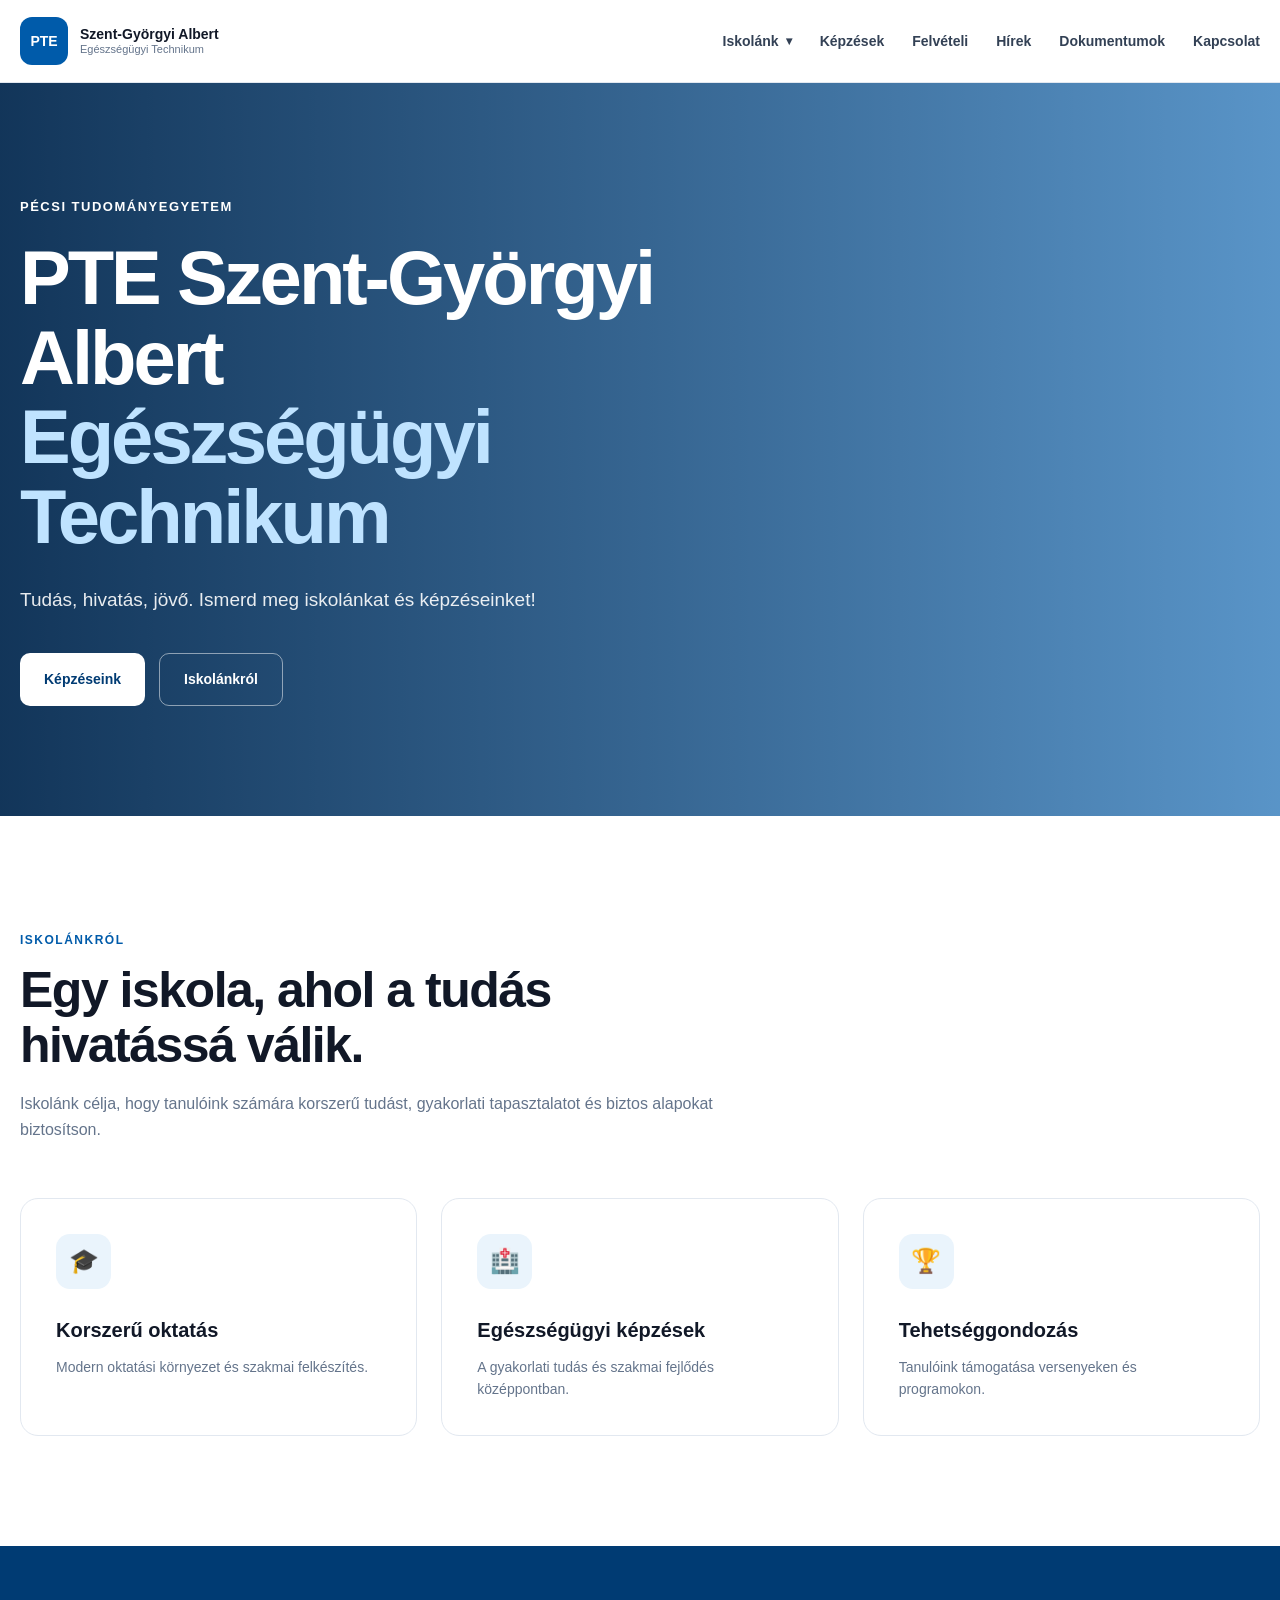
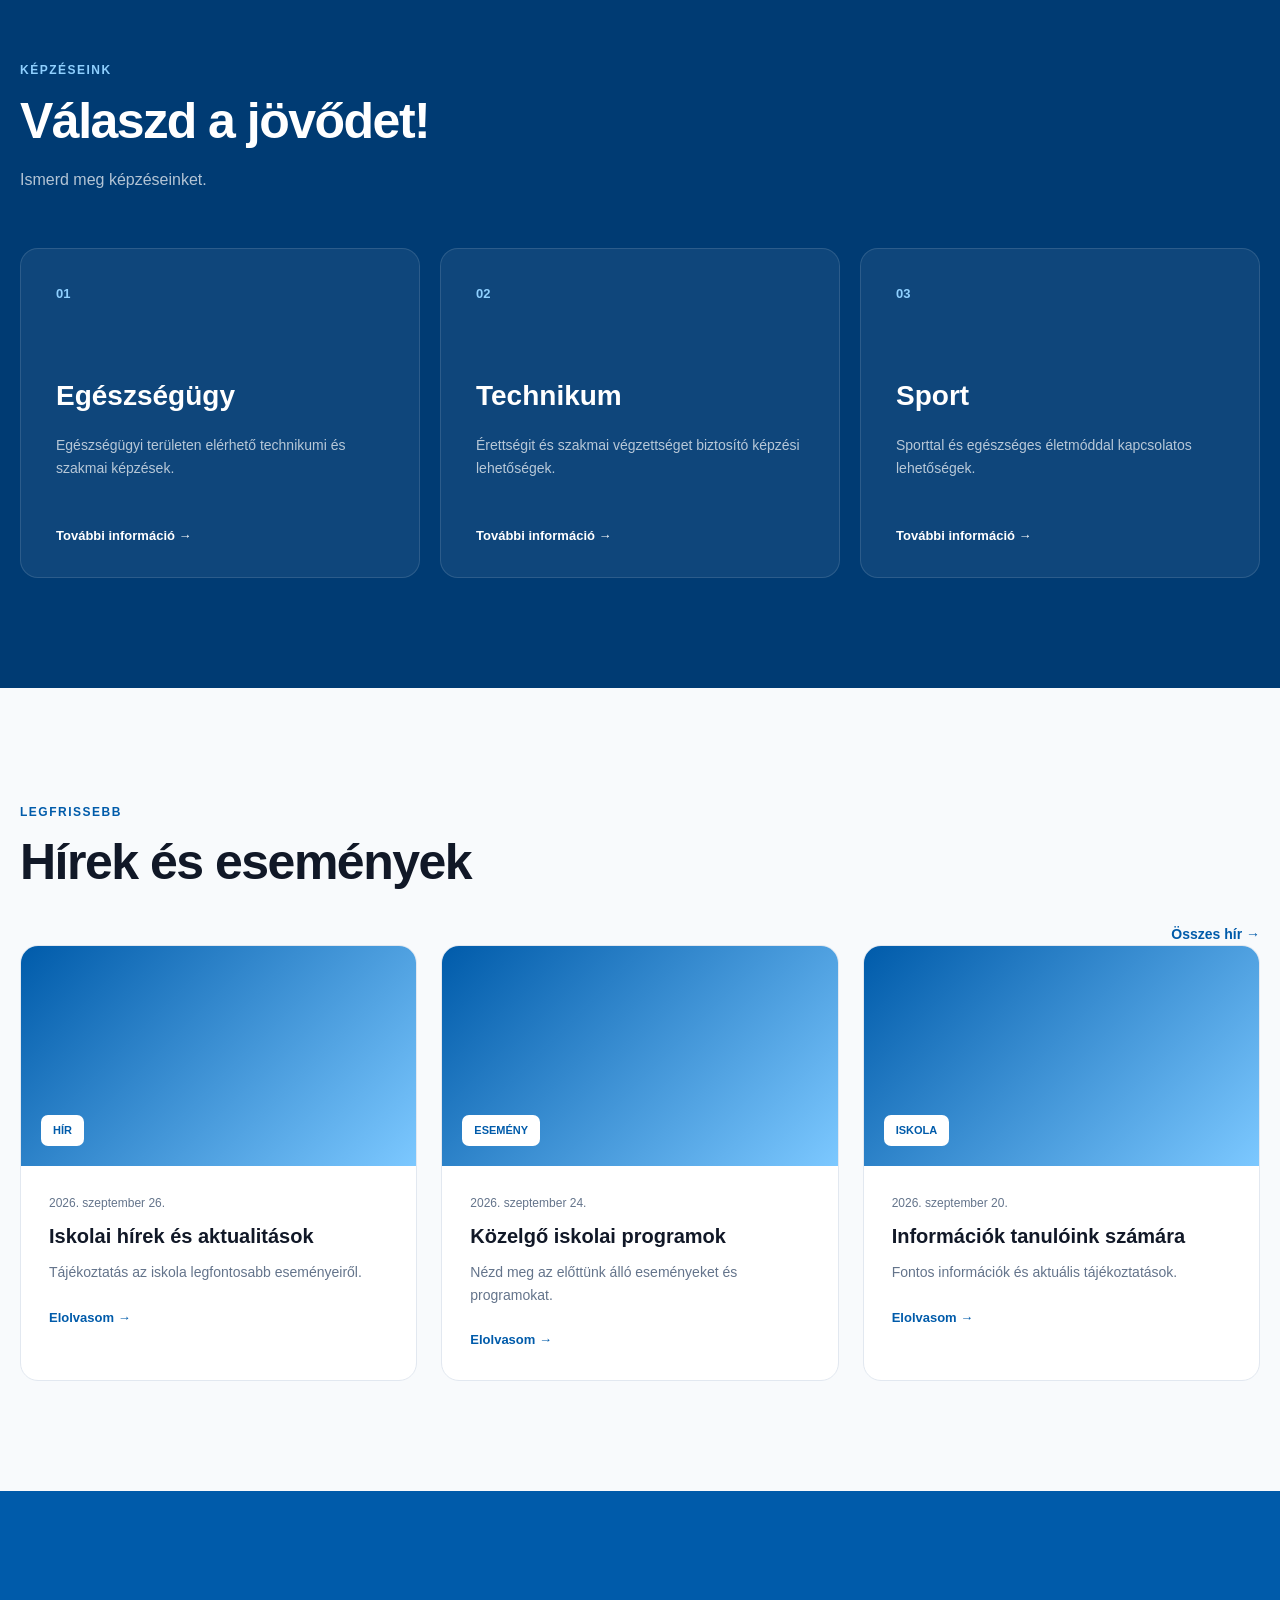
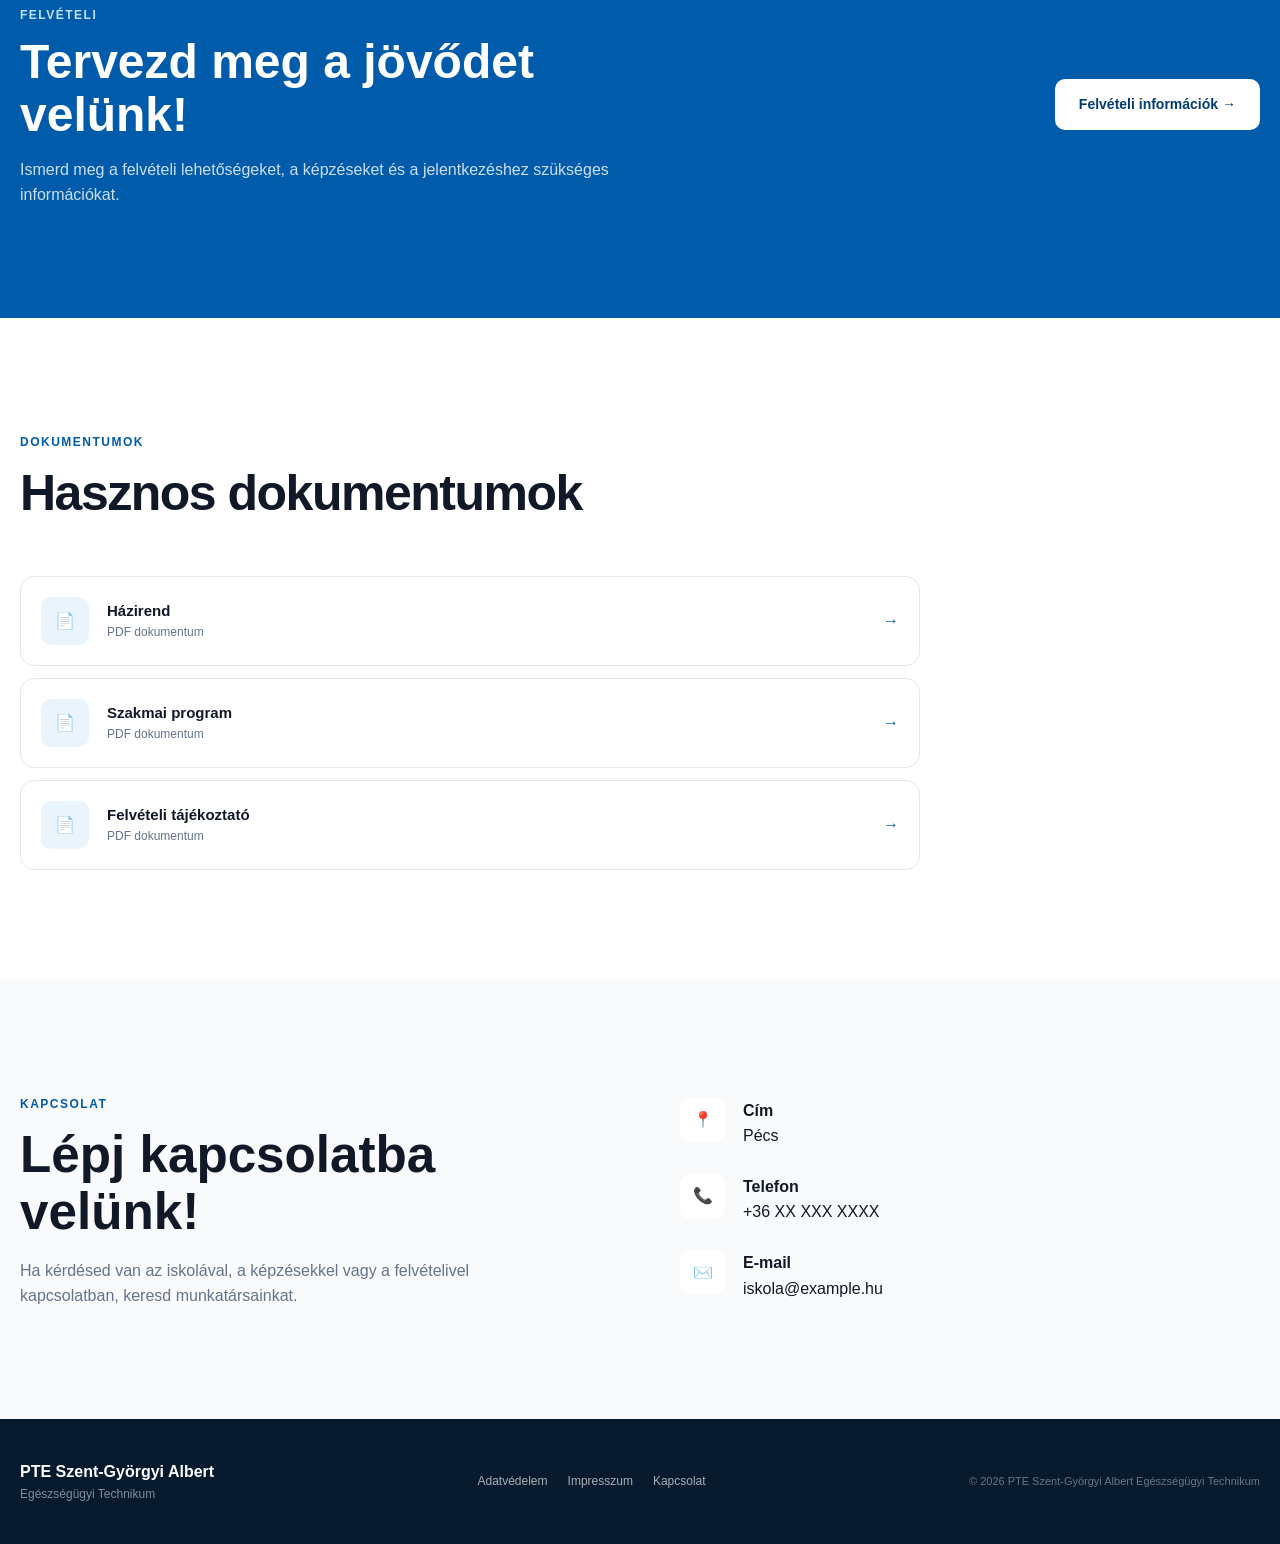
==== index.html @ 9bffe5c3 "Add files via upload" ====
<!DOCTYPE html>
<html lang="hu">

    <head>

        <meta charset="UTF-8">

        <meta
            name="viewport"
            content="width=device-width, initial-scale=1.0">

        <title>
            PTE Szent-Györgyi Albert Egészségügyi Technikum
        </title>

        <link rel="stylesheet" href="style.css">

    </head>

    <body>

        <!-- =========================
     HEADER
========================= -->

        <header class="header">

            <div class="container header-inner">

                <!-- LOGÓ -->
                <a href="index.html" class="logo">
                    <div class="logo-box">
                        PTE
                    </div>

                    <div class="logo-text">
                        <strong>Szent-Györgyi Albert</strong>
                        <span>Egészségügyi Technikum</span>
                    </div>
                </a>

                <!-- NAVIGÁCIÓ -->
                <nav class="navigation" id="navigation">

                    <!-- ISKOLÁNK -->
                    <div class="nav-dropdown">

                        <button
                            class="nav-dropdown-button"
                            id="schoolMenuButton"
                            type="button"
                            aria-expanded="false">

                            Iskolánk

                            <span class="dropdown-arrow">▾</span>

                        </button>

                        <div
                            class="dropdown-menu"
                            id="schoolDropdown">

                            <a href="iskolank/intezmenyunk.html">
                                <span>01</span>
                                Az intézményről
                            </a>

                            <a href="iskolank/kapcsolat-ugyfelfogadas.html">
                                <span>02</span>
                                Kapcsolat, ügyfélfogadás
                            </a>

                            <a href="iskolank/munkatarsaink.html">
                                <span>03</span>
                                Munkatársaink
                            </a>

                            <a href="iskolank/osztalyaink.html">
                                <span>04</span>
                                Osztályaink
                            </a>


                            <a href="iskolank/buszkesegeink.html">
                                <span>05</span>
                                Büszkeségeink
                            </a>

                            <a href="iskolank/partnereink.html">
                                <span>06</span>
                                Partnereink
                            </a>

                            <a href="iskolank/csengetesi-rend.html">
                                <span>07</span>
                                Csengetési rend
                            </a>

                            

                        </div>

                    </div>

                    <!-- TÖBBI MENÜ -->
                    <a href="kepzesek.html">
                        Képzések
                    </a>

                    <a href="felveteli.html">
                        Felvételi
                    </a>

                    <a href="hirek.html">
                        Hírek
                    </a>

                    <a href="dokumentumok.html">
                        Dokumentumok
                    </a>

                    <a href="kapcsolat.html">
                        Kapcsolat
                    </a>

                </nav>

                <!-- MOBIL MENÜ -->
                <button
                    class="menu-button"
                    id="menuButton"
                    type="button"
                    aria-label="Menü megnyitása">

                    ☰

                </button>

            </div>

        </header>

        <!-- =========================
     HERO
========================= -->

        <main>

            <section class="hero">

                <div class="hero-overlay"></div>

                <div class="container hero-container">

                    <div class="hero-content">

                        <div class="hero-label">

                            Pécsi Tudományegyetem

                        </div>

                        <h1>

                            PTE Szent-Györgyi Albert

                            <span>
                                Egészségügyi Technikum
                            </span>

                        </h1>

                        <p>

                            Tudás, hivatás, jövő.
                            Ismerd meg iskolánkat és
                            képzéseinket!

                        </p>

                        <div class="hero-buttons">

                            <a
                                href="kepzesek.html"
                                class="button button-primary">
                                Képzéseink
                            </a>

                            <a
                                href="iskolank/intezmenyunk.html"
                                class="button button-secondary">
                                Iskolánkról
                            </a>

                        </div>

                    </div>

                </div>

            </section>

            <!-- =========================
     ISKOLÁNKRÓL
========================= -->

            <section class="about">

                <div class="container">

                    <div class="section-heading">

                        <span>
                            ISKOLÁNKRÓL
                        </span>

                        <h2>

                            Egy iskola, ahol a tudás
                            hivatássá válik.

                        </h2>

                        <p>

                            Iskolánk célja, hogy tanulóink számára
                            korszerű tudást, gyakorlati tapasztalatot
                            és biztos alapokat biztosítson.

                        </p>

                    </div>

                    <div class="about-grid">

                        <div class="about-card">

                            <div class="card-icon">
                                🎓
                            </div>

                            <h3>
                                Korszerű oktatás
                            </h3>

                            <p>
                                Modern oktatási környezet
                                és szakmai felkészítés.
                            </p>

                        </div>

                        <div class="about-card">

                            <div class="card-icon">
                                🏥
                            </div>

                            <h3>
                                Egészségügyi képzések
                            </h3>

                            <p>
                                A gyakorlati tudás és
                                szakmai fejlődés középpontban.
                            </p>

                        </div>

                        <div class="about-card">

                            <div class="card-icon">
                                🏆
                            </div>

                            <h3>
                                Tehetséggondozás
                            </h3>

                            <p>
                                Tanulóink támogatása
                                versenyeken és programokon.
                            </p>

                        </div>

                    </div>

                </div>

            </section>

            <!-- =========================
     KÉPZÉSEK
========================= -->

            <section class="courses">

                <div class="container">

                    <div class="section-heading section-light">

                        <span>
                            KÉPZÉSEINK
                        </span>

                        <h2>
                            Válaszd a jövődet!
                        </h2>

                        <p>
                            Ismerd meg képzéseinket.
                        </p>

                    </div>

                    <div class="courses-grid">

                        <article class="course-card">

                            <div class="course-number">
                                01
                            </div>

                            <h3>
                                Egészségügy
                            </h3>

                            <p>
                                Egészségügyi területen elérhető
                                technikumi és szakmai képzések.
                            </p>

                            <a href="kepzesek.html">
                                További információ →
                            </a>

                        </article>

                        <article class="course-card">

                            <div class="course-number">
                                02
                            </div>

                            <h3>
                                Technikum
                            </h3>

                            <p>
                                Érettségit és szakmai végzettséget
                                biztosító képzési lehetőségek.
                            </p>

                            <a href="kepzesek.html">
                                További információ →
                            </a>

                        </article>

                        <article class="course-card">

                            <div class="course-number">
                                03
                            </div>

                            <h3>
                                Sport
                            </h3>

                            <p>
                                Sporttal és egészséges életmóddal
                                kapcsolatos lehetőségek.
                            </p>

                            <a href="kepzesek.html">
                                További információ →
                            </a>

                        </article>

                    </div>

                </div>

            </section>

            <!-- =========================
     HÍREK
========================= -->

            <section class="news">

                <div class="container">

                    <div class="section-top">

                        <div class="section-heading">

                            <span>
                                LEGFRISSEBB
                            </span>

                            <h2>
                                Hírek és események
                            </h2>

                        </div>

                        <a
                            href="hirek.html"
                            class="view-all">
                            Összes hír →
                        </a>

                    </div>

                    <div class="news-grid">

                        <article class="news-card">

                            <div class="news-image">

                                <span>
                                    HÍR
                                </span>

                            </div>

                            <div class="news-content">

                                <time>
                                    2026. szeptember 26.
                                </time>

                                <h3>
                                    Iskolai hírek és aktualitások
                                </h3>

                                <p>
                                    Tájékoztatás az iskola
                                    legfontosabb eseményeiről.
                                </p>

                                <a href="hirek.html">
                                    Elolvasom →
                                </a>

                            </div>

                        </article>

                        <article class="news-card">

                            <div class="news-image">

                                <span>
                                    ESEMÉNY
                                </span>

                            </div>

                            <div class="news-content">

                                <time>
                                    2026. szeptember 24.
                                </time>

                                <h3>
                                    Közelgő iskolai programok
                                </h3>

                                <p>
                                    Nézd meg az előttünk álló
                                    eseményeket és programokat.
                                </p>

                                <a href="hirek.html">
                                    Elolvasom →
                                </a>

                            </div>

                        </article>

                        <article class="news-card">

                            <div class="news-image">

                                <span>
                                    ISKOLA
                                </span>

                            </div>

                            <div class="news-content">

                                <time>
                                    2026. szeptember 20.
                                </time>

                                <h3>
                                    Információk tanulóink számára
                                </h3>

                                <p>
                                    Fontos információk és
                                    aktuális tájékoztatások.
                                </p>

                                <a href="hirek.html">
                                    Elolvasom →
                                </a>

                            </div>

                        </article>

                    </div>

                </div>

            </section>

            <!-- =========================
     FELVÉTELI
========================= -->

            <section class="admission">

                <div class="container admission-inner">

                    <div>

                        <span class="small-title">
                            FELVÉTELI
                        </span>

                        <h2>
                            Tervezd meg a jövődet velünk!
                        </h2>

                        <p>
                            Ismerd meg a felvételi lehetőségeket,
                            a képzéseket és a jelentkezéshez
                            szükséges információkat.
                        </p>

                    </div>

                    <a
                        href="felveteli.html"
                        class="button button-white">
                        Felvételi információk →
                    </a>

                </div>

            </section>

            <!-- =========================
     DOKUMENTUMOK
========================= -->

            <section class="documents">

                <div class="container">

                    <div class="section-heading">

                        <span>
                            DOKUMENTUMOK
                        </span>

                        <h2>
                            Hasznos dokumentumok
                        </h2>

                    </div>

                    <div class="document-list">

                        <a
                            href="dokumentumok.html"
                            class="document-item">

                            <div class="document-icon">
                                📄
                            </div>

                            <div class="document-info">

                                <strong>
                                    Házirend
                                </strong>

                                <span>
                                    PDF dokumentum
                                </span>

                            </div>

                            <div class="document-arrow">
                                →
                            </div>

                        </a>

                        <a
                            href="dokumentumok.html"
                            class="document-item">

                            <div class="document-icon">
                                📄
                            </div>

                            <div class="document-info">

                                <strong>
                                    Szakmai program
                                </strong>

                                <span>
                                    PDF dokumentum
                                </span>

                            </div>

                            <div class="document-arrow">
                                →
                            </div>

                        </a>

                        <a
                            href="dokumentumok.html"
                            class="document-item">

                            <div class="document-icon">
                                📄
                            </div>

                            <div class="document-info">

                                <strong>
                                    Felvételi tájékoztató
                                </strong>

                                <span>
                                    PDF dokumentum
                                </span>

                            </div>

                            <div class="document-arrow">
                                →
                            </div>

                        </a>

                    </div>

                </div>

            </section>

            <!-- =========================
     KAPCSOLAT
========================= -->

            <section class="contact">

                <div class="container">

                    <div class="contact-grid">

                        <div>

                            <span class="small-title">
                                KAPCSOLAT
                            </span>

                            <h2>
                                Lépj kapcsolatba velünk!
                            </h2>

                            <p>
                                Ha kérdésed van az iskolával,
                                a képzésekkel vagy a felvételivel
                                kapcsolatban, keresd munkatársainkat.
                            </p>

                        </div>

                        <div class="contact-info">

                            <div class="contact-row">

                                <div class="contact-icon">
                                    📍
                                </div>

                                <div>

                                    <strong>
                                        Cím
                                    </strong>

                                    <p>
                                        Pécs
                                    </p>

                                </div>

                            </div>

                            <div class="contact-row">

                                <div class="contact-icon">
                                    📞
                                </div>

                                <div>

                                    <strong>
                                        Telefon
                                    </strong>

                                    <p>
                                        +36 XX XXX XXXX
                                    </p>

                                </div>

                            </div>

                            <div class="contact-row">

                                <div class="contact-icon">
                                    ✉️
                                </div>

                                <div>

                                    <strong>
                                        E-mail
                                    </strong>

                                    <p>
                                        iskola@example.hu
                                    </p>

                                </div>

                            </div>

                        </div>

                    </div>

                </div>

            </section>

        </main>

        <!-- =========================
     FOOTER
========================= -->

        <footer class="footer">

            <div class="container footer-inner">

                <div class="footer-brand">

                    <strong>
                        PTE Szent-Györgyi Albert
                    </strong>

                    <span>
                        Egészségügyi Technikum
                    </span>

                </div>

                <div class="footer-links">

                    <a href="#">
                        Adatvédelem
                    </a>

                    <a href="#">
                        Impresszum
                    </a>

                    <a href="kapcsolat.html">
                        Kapcsolat
                    </a>

                </div>

                <div class="copyright">

                    © 2026 PTE Szent-Györgyi Albert
                    Egészségügyi Technikum

                </div>

            </div>

        </footer>

        <script src="script.js"></script>

    </body>

</html>
---- style.css ----
:root {

    --blue: #005baa;
    --blue-dark: #003b73;
    --blue-light: #eaf4fc;

    --white: #ffffff;
    --black: #111827;

    --gray-50: #f8fafc;
    --gray-100: #f1f5f9;
    --gray-200: #e2e8f0;
    --gray-500: #64748b;
    --gray-700: #334155;

    --container: 1240px;

}


/* =========================
   RESET
========================= */

* {

    margin: 0;
    padding: 0;

    box-sizing: border-box;

}


html {

    scroll-behavior: smooth;

}


body {

    font-family:
        Arial,
        Helvetica,
        sans-serif;

    color: var(--black);

    background: var(--white);

    line-height: 1.6;

}


a {

    color: inherit;

    text-decoration: none;

}


button {

    font-family: inherit;

}


/* =========================
   CONTAINER
========================= */

.container {

    width:
        min(
            calc(100% - 40px),
            var(--container)
        );

    margin: 0 auto;

}


/* =========================
   HEADER
========================= */

.header {

    position: sticky;

    top: 0;

    z-index: 1000;

    background:
        rgba(255,255,255,0.96);

    border-bottom:
        1px solid
        var(--gray-200);

    backdrop-filter:
        blur(15px);

}


.header-inner {

    height: 82px;

    display: flex;

    align-items: center;

    justify-content: space-between;

}


/* =========================
   LOGO
========================= */

.logo {

    display: flex;

    align-items: center;

    gap: 12px;

}


.logo-box {

    width: 48px;
    height: 48px;

    display: flex;

    align-items: center;
    justify-content: center;

    border-radius: 12px;

    background:
        var(--blue);

    color: white;

    font-size: 14px;

    font-weight: 800;

}


.logo-text {

    display: flex;

    flex-direction: column;

    line-height: 1.2;

}


.logo-text strong {

    font-size: 14px;

}


.logo-text span {

    color:
        var(--gray-500);

    font-size: 11px;

}


/* =========================
   NAVIGATION
========================= */

.navigation {

    display: flex;

    align-items: center;

    gap: 28px;

}


.navigation > a {

    color:
        var(--gray-700);

    font-size: 14px;

    font-weight: 600;

    transition:
        color 0.2s ease;

}


.navigation > a:hover {

    color:
        var(--blue);

}


/* =========================
   ISKOLÁNK DROPDOWN
========================= */

.nav-dropdown {

    position: relative;

}


.nav-dropdown-button {

    display: flex;

    align-items: center;

    gap: 7px;

    padding: 0;

    border: none;

    background: transparent;

    color:
        var(--gray-700);

    cursor: pointer;

    font-size: 14px;

    font-weight: 600;

    transition:
        color 0.2s ease;

}


.nav-dropdown-button:hover {

    color:
        var(--blue);

}


.dropdown-arrow {

    display: inline-block;

    font-size: 12px;

    transition:
        transform 0.25s ease;

}


.nav-dropdown.open
.dropdown-arrow {

    transform:
        rotate(180deg);

}


/* =========================
   DROPDOWN
========================= */

.dropdown-menu {

    position: absolute;

    top: calc(100% + 22px);

    left: 50%;

    transform:
        translateX(-50%)
        translateY(-8px);

    width: 270px;

    padding: 10px;

    border:
        1px solid
        var(--gray-200);

    border-radius: 16px;

    background:
        rgba(255,255,255,0.98);

    box-shadow:
        0 20px 50px
        rgba(0,0,0,0.12);

    opacity: 0;

    visibility: hidden;

    pointer-events: none;

    transition:
        opacity 0.2s ease,
        transform 0.2s ease,
        visibility 0.2s ease;

}


.nav-dropdown.open
.dropdown-menu {

    opacity: 1;

    visibility: visible;

    pointer-events: auto;

    transform:
        translateX(-50%)
        translateY(0);

}


/* kis háromszög */

.dropdown-menu::before {

    content: "";

    position: absolute;

    top: -7px;

    left: 50%;

    width: 13px;
    height: 13px;

    transform:
        translateX(-50%)
        rotate(45deg);

    border-left:
        1px solid
        var(--gray-200);

    border-top:
        1px solid
        var(--gray-200);

    background: white;

}


/* dropdown elemek */

.dropdown-menu a {

    display: flex;

    align-items: center;

    gap: 12px;

    padding: 12px 13px;

    border-radius: 10px;

    color:
        var(--gray-700);

    font-size: 13px;

    font-weight: 600;

    transition:
        background 0.2s ease,
        color 0.2s ease,
        transform 0.2s ease;

}


.dropdown-menu a:hover {

    background:
        var(--blue-light);

    color:
        var(--blue);

    transform:
        translateX(3px);

}


.dropdown-menu a span {

    min-width: 23px;

    color:
        #94a3b8;

    font-size: 10px;

    font-weight: 800;

}


.dropdown-menu a:hover span {

    color:
        var(--blue);

}


/* =========================
   MOBILE BUTTON
========================= */

.menu-button {

    display: none;

    border: none;

    background: transparent;

    color:
        var(--gray-700);

    cursor: pointer;

    font-size: 26px;

}


/* =========================
   HERO
========================= */

.hero {

    position: relative;

    min-height: 680px;

    display: flex;

    align-items: center;

    background:

        linear-gradient(
            90deg,
            rgba(0,38,77,0.93),
            rgba(0,91,170,0.65)
        ),

        url("images/hero.jpg")
        center / cover
        no-repeat;

}


.hero-container {

    position: relative;

    z-index: 2;

}


.hero-content {

    max-width: 780px;

    color: white;

}


.hero-label {

    display: inline-block;

    margin-bottom: 20px;

    font-size: 13px;

    font-weight: 700;

    letter-spacing: 1.5px;

    text-transform: uppercase;

}


.hero h1 {

    margin-bottom: 28px;

    font-size:
        clamp(42px,6vw,76px);

    line-height: 1.05;

    letter-spacing: -3px;

}


.hero h1 span {

    display: block;

    color:
        #bfe3ff;

}


.hero p {

    max-width: 600px;

    margin-bottom: 38px;

    color:
        rgba(255,255,255,0.9);

    font-size: 19px;

}


.hero-buttons {

    display: flex;

    gap: 14px;

}


/* =========================
   BUTTON
========================= */

.button {

    display: inline-flex;

    align-items: center;

    justify-content: center;

    padding: 14px 24px;

    border-radius: 10px;

    font-size: 14px;

    font-weight: 700;

    transition: 0.25s;

}


.button-primary {

    background:
        white;

    color:
        var(--blue-dark);

}


.button-primary:hover {

    transform:
        translateY(-2px);

}


.button-secondary {

    border:
        1px solid
        rgba(255,255,255,0.5);

    color: white;

}


.button-secondary:hover {

    background: white;

    color:
        var(--blue-dark);

}


/* =========================
   SECTIONS
========================= */

section {

    padding: 110px 0;

}


.section-heading {

    max-width: 700px;

    margin-bottom: 55px;

}


.section-heading > span,
.small-title {

    color:
        var(--blue);

    font-size: 12px;

    font-weight: 800;

    letter-spacing: 1.5px;

}


.section-heading h2 {

    margin-top: 12px;

    font-size:
        clamp(32px,4vw,50px);

    line-height: 1.1;

    letter-spacing: -1.5px;

}


.section-heading p {

    margin-top: 18px;

    color:
        var(--gray-500);

    font-size: 16px;

}


/* =========================
   ABOUT
========================= */

.about {

    background:
        white;

}


.about-grid {

    display: grid;

    grid-template-columns:
        repeat(3,1fr);

    gap: 24px;

}


.about-card {

    padding: 35px;

    border:
        1px solid
        var(--gray-200);

    border-radius: 18px;

    background: white;

    transition: 0.25s;

}


.about-card:hover {

    transform:
        translateY(-5px);

    border-color:
        #b7d7f1;

    box-shadow:
        0 20px 50px
        rgba(0,0,0,0.07);

}


.card-icon {

    width: 55px;
    height: 55px;

    display: flex;

    align-items: center;
    justify-content: center;

    margin-bottom: 25px;

    border-radius: 14px;

    background:
        var(--blue-light);

    font-size: 24px;

}


.about-card h3 {

    margin-bottom: 10px;

    font-size: 20px;

}


.about-card p {

    color:
        var(--gray-500);

    font-size: 14px;

}


/* =========================
   COURSES
========================= */

.courses {

    color: white;

    background:
        var(--blue-dark);

}


.section-light > span {

    color:
        #8fd0ff;

}


.section-light p {

    color:
        rgba(255,255,255,0.7);

}


.courses-grid {

    display: grid;

    grid-template-columns:
        repeat(3,1fr);

    gap: 20px;

}


.course-card {

    position: relative;

    min-height: 330px;

    padding: 35px;

    border:
        1px solid
        rgba(255,255,255,0.12);

    border-radius: 18px;

    background:
        rgba(255,255,255,0.06);

}


.course-number {

    margin-bottom: 70px;

    color:
        #8fd0ff;

    font-size: 13px;

    font-weight: 800;

}


.course-card h3 {

    margin-bottom: 15px;

    font-size: 28px;

}


.course-card p {

    color:
        rgba(255,255,255,0.7);

    font-size: 14px;

}


.course-card a {

    position: absolute;

    bottom: 30px;

    color: white;

    font-size: 13px;

    font-weight: 700;

}


/* =========================
   NEWS
========================= */

.news {

    background:
        var(--gray-50);

}


.section-top {

    display: flex;

    align-items: flex-end;

    justify-content: space-between;

}


.view-all {

    color:
        var(--blue);

    font-size: 14px;

    font-weight: 700;

}


.news-grid {

    display: grid;

    grid-template-columns:
        repeat(3,1fr);

    gap: 24px;

}


.news-card {

    overflow: hidden;

    border:
        1px solid
        var(--gray-200);

    border-radius: 18px;

    background: white;

}


.news-image {

    height: 220px;

    display: flex;

    align-items: flex-end;

    padding: 20px;

    background:
        linear-gradient(
            135deg,
            #005baa,
            #7cc8ff
        );

}


.news-image span {

    padding: 7px 12px;

    border-radius: 7px;

    background: white;

    color:
        var(--blue);

    font-size: 11px;

    font-weight: 800;

}


.news-content {

    padding: 28px;

}


.news-content time {

    display: block;

    margin-bottom: 10px;

    color:
        var(--gray-500);

    font-size: 12px;

}


.news-content h3 {

    margin-bottom: 12px;

    font-size: 20px;

    line-height: 1.3;

}


.news-content p {

    margin-bottom: 20px;

    color:
        var(--gray-500);

    font-size: 14px;

}


.news-content a {

    color:
        var(--blue);

    font-size: 13px;

    font-weight: 700;

}


/* =========================
   ADMISSION
========================= */

.admission {

    color: white;

    background:
        var(--blue);

}


.admission-inner {

    display: flex;

    align-items: center;

    justify-content: space-between;

    gap: 50px;

}


.admission h2 {

    max-width: 650px;

    margin: 10px 0 15px;

    font-size:
        clamp(32px,4vw,48px);

    line-height: 1.1;

}


.admission p {

    max-width: 650px;

    color:
        rgba(255,255,255,0.8);

}


.admission .small-title {

    color:
        #bfe3ff;

}


.button-white {

    background: white;

    color:
        var(--blue-dark);

    white-space: nowrap;

}


/* =========================
   DOCUMENTS
========================= */

.documents {

    background: white;

}


.document-list {

    max-width: 900px;

    display: flex;

    flex-direction: column;

    gap: 12px;

}


.document-item {

    display: flex;

    align-items: center;

    gap: 18px;

    padding: 20px;

    border:
        1px solid
        var(--gray-200);

    border-radius: 14px;

}


.document-icon {

    width: 48px;
    height: 48px;

    display: flex;

    align-items: center;
    justify-content: center;

    border-radius: 10px;

    background:
        var(--blue-light);

}


.document-info {

    flex: 1;

    display: flex;

    flex-direction: column;

}


.document-info strong {

    font-size: 15px;

}


.document-info span {

    color:
        var(--gray-500);

    font-size: 12px;

}


.document-arrow {

    color:
        var(--blue);

    font-weight: 700;

}


/* =========================
   CONTACT
========================= */

.contact {

    background:
        var(--gray-50);

}


.contact-grid {

    display: grid;

    grid-template-columns:
        1fr 1fr;

    gap: 80px;

    align-items: center;

}


.contact h2 {

    margin:
        12px 0 18px;

    font-size:
        clamp(34px,4vw,52px);

    line-height: 1.1;

}


.contact-grid > div:first-child p {

    max-width: 550px;

    color:
        var(--gray-500);

}


.contact-info {

    display: flex;

    flex-direction: column;

    gap: 25px;

}


.contact-row {

    display: flex;

    align-items: flex-start;

    gap: 18px;

}


.contact-icon {

    width: 45px;
    height: 45px;

    display: flex;

    align-items: center;
    justify-content: center;

    border-radius: 10px;

    background: white;

}


/* =========================
   FOOTER
========================= */

.footer {

    padding: 40px 0;

    color: white;

    background:
        #071a2e;

}


.footer-inner {

    display: flex;

    align-items: center;

    justify-content: space-between;

    gap: 30px;

}


.footer-brand {

    display: flex;

    flex-direction: column;

}


.footer-brand span {

    color:
        rgba(255,255,255,0.5);

    font-size: 12px;

}


.footer-links {

    display: flex;

    gap: 20px;

    color:
        rgba(255,255,255,0.65);

    font-size: 12px;

}


.copyright {

    color:
        rgba(255,255,255,0.4);

    font-size: 11px;

}


/* =========================
   TABLET
========================= */

@media (max-width: 1000px) {

    .navigation {

        display: none;

        position: absolute;

        top: 82px;

        left: 0;
        right: 0;

        padding: 20px;

        flex-direction: column;

        align-items: stretch;

        gap: 5px;

        background: white;

        border-bottom:
            1px solid
            var(--gray-200);

        box-shadow:
            0 15px 30px
            rgba(0,0,0,0.08);

    }


    .navigation.active {

        display: flex;

    }


    .menu-button {

        display: block;

    }


    .nav-dropdown {

        width: 100%;

    }


    .nav-dropdown-button {

        width: 100%;

        justify-content: space-between;

        padding: 13px 10px;

    }


    .dropdown-menu {

        position: static;

        width: 100%;

        padding: 5px 0;

        border: none;

        box-shadow: none;

        border-radius: 0;

        transform: none;

        opacity: 0;

        visibility: hidden;

        max-height: 0;

        overflow: hidden;

        transition:
            max-height 0.3s ease,
            opacity 0.2s ease;

    }


    .nav-dropdown.open
    .dropdown-menu {

        opacity: 1;

        visibility: visible;

        max-height: 600px;

        transform: none;

    }


    .dropdown-menu::before {

        display: none;

    }


    .navigation > a {

        padding: 13px 10px;

    }


    .about-grid,
    .courses-grid,
    .news-grid {

        grid-template-columns: 1fr;

    }


    .contact-grid {

        grid-template-columns: 1fr;

        gap: 50px;

    }


    .admission-inner {

        flex-direction: column;

        align-items: flex-start;

    }


    .footer-inner {

        flex-direction: column;

        align-items: flex-start;

    }

}


/* =========================
   MOBILE
========================= */

@media (max-width: 600px) {

    .container {

        width:
            calc(100% - 28px);

    }


    section {

        padding: 75px 0;

    }


    .hero {

        min-height: 600px;

    }


    .hero h1 {

        letter-spacing: -2px;

    }


    .hero-buttons {

        flex-direction: column;

    }


    .button {

        width: 100%;

    }


    .section-top {

        align-items: flex-start;

        flex-direction: column;

        gap: 15px;

    }

}
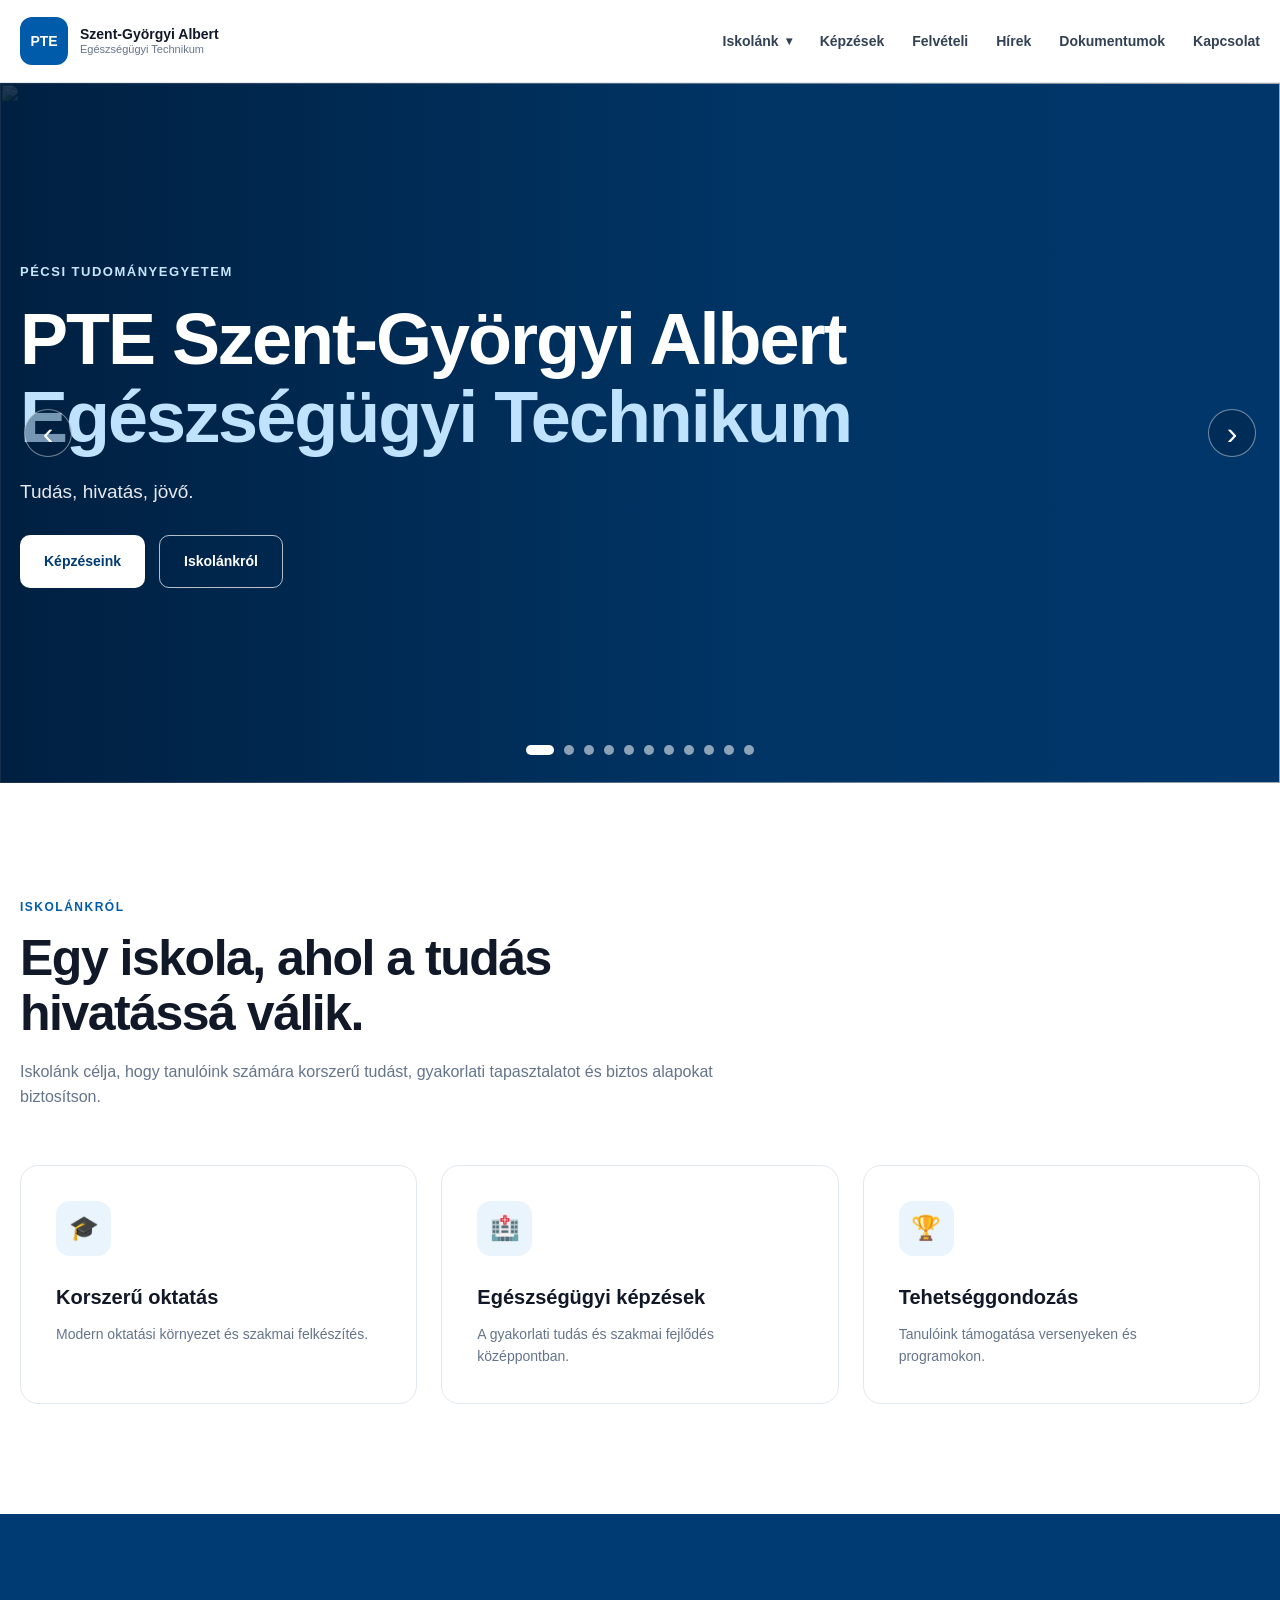
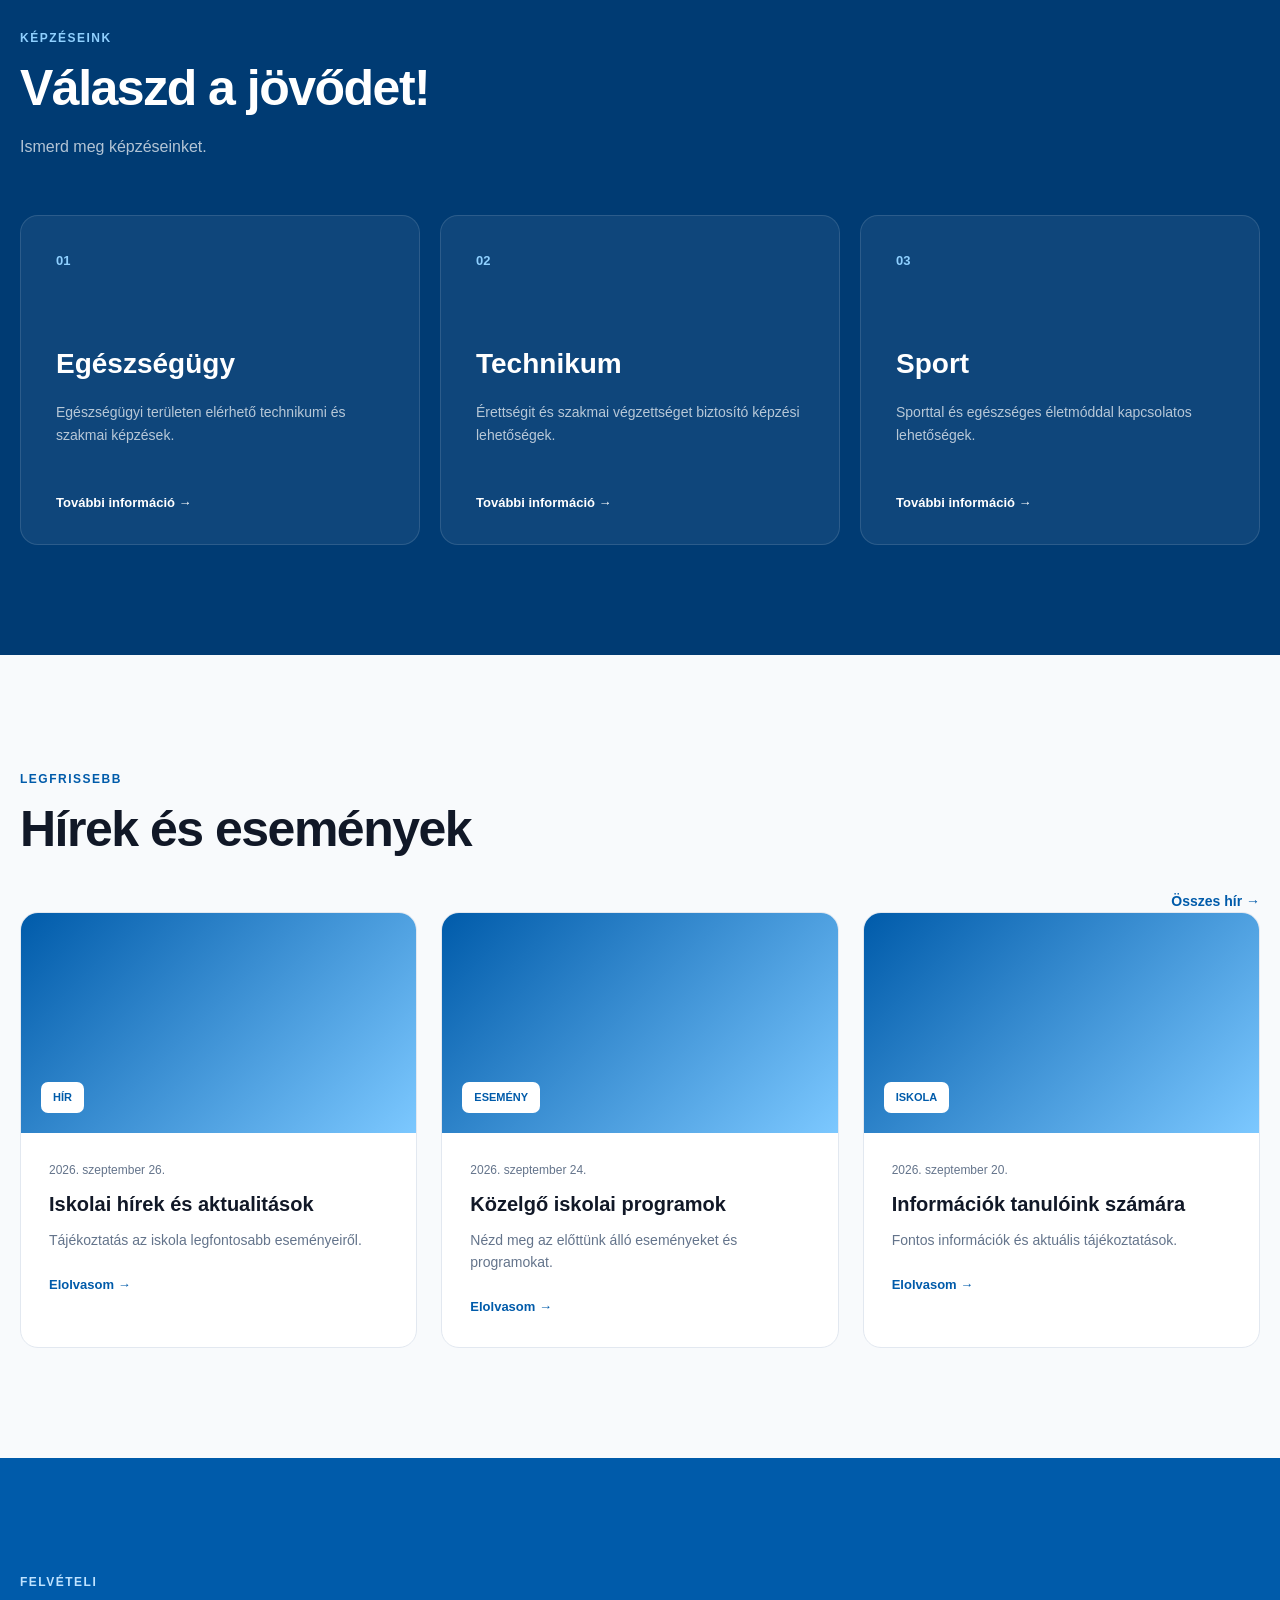
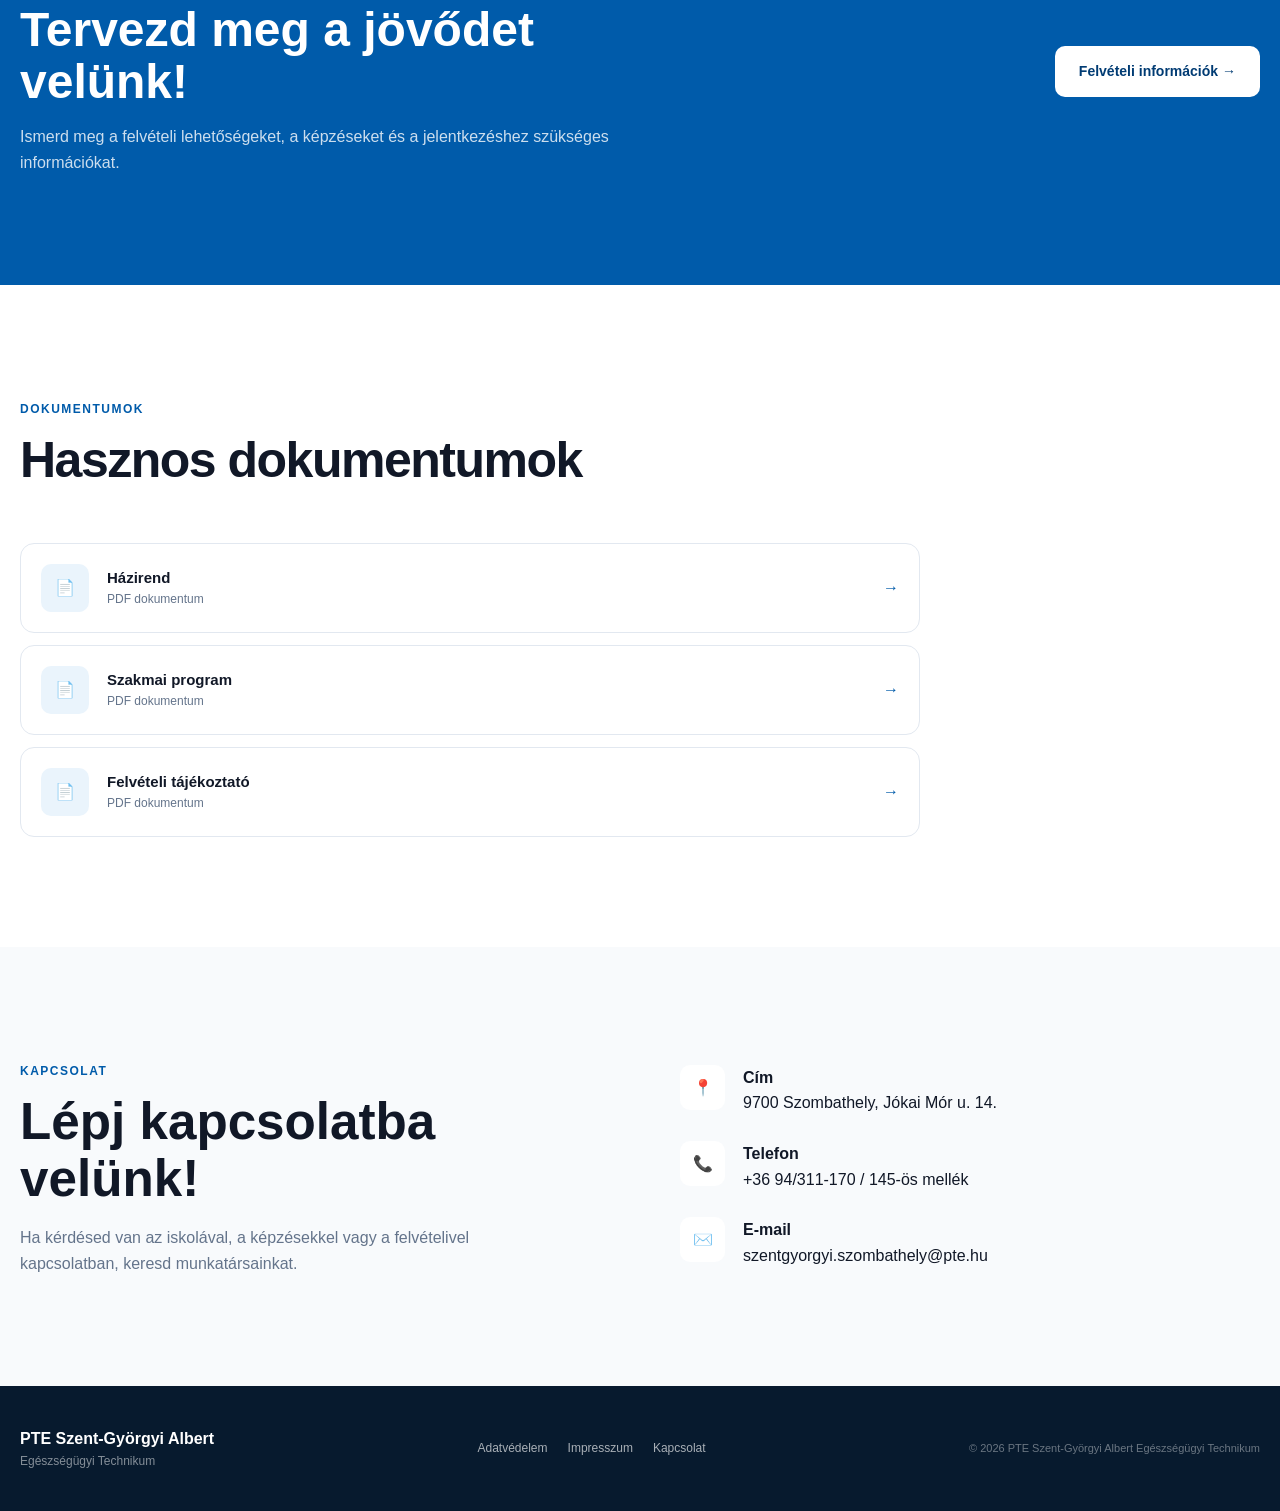
==== commit ccb676f6: "Add files via upload" ====
--- a/index.html
+++ b/index.html
@@ -147,64 +147,135 @@
 
         <main>
 
-            <section class="hero">
-
-                <div class="hero-overlay"></div>
-
-                <div class="container hero-container">
-
-                    <div class="hero-content">
-
-                        <div class="hero-label">
-
-                            Pécsi Tudományegyetem
-
-                        </div>
-
-                        <h1>
-
-                            PTE Szent-Györgyi Albert
-
-                            <span>
-                                Egészségügyi Technikum
-                            </span>
-
-                        </h1>
-
-                        <p>
-
-                            Tudás, hivatás, jövő.
-                            Ismerd meg iskolánkat és
-                            képzéseinket!
-
-                        </p>
-
-                        <div class="hero-buttons">
-
-                            <a
-                                href="kepzesek.html"
-                                class="button button-primary">
-                                Képzéseink
-                            </a>
-
-                            <a
-                                href="iskolank/intezmenyunk.html"
-                                class="button button-secondary">
-                                Iskolánkról
-                            </a>
-
-                        </div>
-
-                    </div>
-
-                </div>
-
-            </section>
-
             <!-- =========================
      ISKOLÁNKRÓL
 ========================= -->
 
+<!-- =========================
+     FŐOLDALI SLIDER
+========================= -->
+
+<section class="hero-slider" aria-label="Bemutató képek">
+
+    <div class="slider" aria-roledescription="carousel" aria-label="Iskolai képgaléria">
+
+        <!-- 1. KÉP -->
+        <div class="slide active" aria-hidden="false">
+            <img src="images/slider1.jpg" >
+            
+            <div class="slide-overlay"></div>
+
+            <div class="slide-content container">
+                <span class="slide-label">
+                    Pécsi Tudományegyetem
+                </span>
+
+                <h1>
+                    PTE Szent-Györgyi Albert
+                    <span>Egészségügyi Technikum</span>
+                </h1>
+
+                <p>
+                    Tudás, hivatás, jövő.
+                </p>
+
+                <div class="hero-buttons">
+                    <a href="kepzesek.html" class="button button-primary">
+                        Képzéseink
+                    </a>
+
+                    <a href="iskolank/intezmenyunk.html" class="button button-secondary">
+                        Iskolánkról
+                    </a>
+                </div>
+            </div>
+        </div>
+
+
+        <!-- Osztályképek -->
+        <div class="slide" aria-hidden="true">
+            <img src="images/9.A.jpg" alt="9.A osztály" loading="lazy">
+            <div class="slide-overlay"></div>
+            <div class="slide-content container"><span class="slide-label">OSZTÁLYAINK</span><h2>9.A</h2></div>
+        </div>
+        <div class="slide" aria-hidden="true">
+            <img src="images/9.B.jpg" alt="9.B osztály" loading="lazy">
+            <div class="slide-overlay"></div>
+            <div class="slide-content container"><span class="slide-label">OSZTÁLYAINK</span><h2>9.B</h2></div>
+        </div>
+        <div class="slide" aria-hidden="true">
+            <img src="images/9.S.jpg" alt="9.S osztály" loading="lazy">
+            <div class="slide-overlay"></div>
+            <div class="slide-content container"><span class="slide-label">OSZTÁLYAINK</span><h2>9.S</h2></div>
+        </div>
+        <div class="slide" aria-hidden="true">
+            <img src="images/10.A.jpg" alt="10.A osztály" loading="lazy">
+            <div class="slide-overlay"></div>
+            <div class="slide-content container"><span class="slide-label">OSZTÁLYAINK</span><h2>10.A</h2></div>
+        </div>
+        <div class="slide" aria-hidden="true">
+            <img src="images/10.S.jpg" alt="10.S osztály" loading="lazy">
+            <div class="slide-overlay"></div>
+            <div class="slide-content container"><span class="slide-label">OSZTÁLYAINK</span><h2>10.S</h2></div>
+        </div>
+        <div class="slide" aria-hidden="true">
+            <img src="images/11.A.jpg" alt="11.A osztály" loading="lazy">
+            <div class="slide-overlay"></div>
+            <div class="slide-content container"><span class="slide-label">OSZTÁLYAINK</span><h2>11.A</h2></div>
+        </div>
+        <div class="slide" aria-hidden="true">
+            <img src="images/11.B.jpg" alt="11.B osztály" loading="lazy">
+            <div class="slide-overlay"></div>
+            <div class="slide-content container"><span class="slide-label">OSZTÁLYAINK</span><h2>11.B</h2></div>
+        </div>
+        <div class="slide" aria-hidden="true">
+            <img src="images/12.A.jpg" alt="12.A osztály" loading="lazy">
+            <div class="slide-overlay"></div>
+            <div class="slide-content container"><span class="slide-label">OSZTÁLYAINK</span><h2>12.A</h2></div>
+        </div>
+        <div class="slide" aria-hidden="true">
+            <img src="images/12.B.jpg" alt="12.B osztály" loading="lazy">
+            <div class="slide-overlay"></div>
+            <div class="slide-content container"><span class="slide-label">OSZTÁLYAINK</span><h2>12.B</h2></div>
+        </div>
+        <div class="slide" aria-hidden="true">
+            <img src="images/13.C.jpg" alt="13.C osztály" loading="lazy">
+            <div class="slide-overlay"></div>
+            <div class="slide-content container"><span class="slide-label">OSZTÁLYAINK</span><h2>13.C</h2></div>
+        </div>
+
+
+        <!-- NYILAK -->
+        <button class="slider-arrow slider-prev" type="button" aria-label="Előző kép">
+            ‹
+        </button>
+
+        <button class="slider-arrow slider-next" type="button" aria-label="Következő kép">
+            ›
+        </button>
+
+
+        <!-- PONTOK -->
+        <div class="slider-dots" aria-label="Ugrás egy képre">
+
+            <button class="slider-dot active" type="button" aria-label="1. kép"></button>
+
+            <button class="slider-dot" type="button" aria-label="2. kép: 9.A"></button>
+            <button class="slider-dot" type="button" aria-label="3. kép: 9.B"></button>
+            <button class="slider-dot" type="button" aria-label="4. kép: 9.S"></button>
+            <button class="slider-dot" type="button" aria-label="5. kép: 10.A"></button>
+            <button class="slider-dot" type="button" aria-label="7. kép: 10.S"></button>
+            <button class="slider-dot" type="button" aria-label="8. kép: 11.A"></button>
+            <button class="slider-dot" type="button" aria-label="9. kép: 11.B"></button>
+            <button class="slider-dot" type="button" aria-label="10. kép: 12.A"></button>
+            <button class="slider-dot" type="button" aria-label="11. kép: 12.B"></button>
+            <button class="slider-dot" type="button" aria-label="12. kép: 13.C"></button>
+
+        </div>
+
+    </div>
+
+</section>
             <section class="about">
 
                 <div class="container">
@@ -582,7 +653,7 @@
                     <div class="document-list">
 
                         <a
-                            href="dokumentumok.html"
+                            href=""
                             class="document-item">
 
                             <div class="document-icon">
@@ -708,7 +779,7 @@
                                     </strong>
 
                                     <p>
-                                        Pécs
+                                        9700 Szombathely, Jókai Mór u. 14.
                                     </p>
 
                                 </div>
@@ -728,7 +799,7 @@
                                     </strong>
 
                                     <p>
-                                        +36 XX XXX XXXX
+                                        +36 94/311-170 / 145-ös mellék
                                     </p>
 
                                 </div>
@@ -748,7 +819,7 @@
                                     </strong>
 
                                     <p>
-                                        iskola@example.hu
+                                        szentgyorgyi.szombathely@pte.hu
                                     </p>
 
                                 </div>
@@ -795,7 +866,7 @@
                         Impresszum
                     </a>
 
-                    <a href="kapcsolat.html">
+                    <a href="iskolank/intezmenyunk.html">
                         Kapcsolat
                     </a>
 
@@ -816,4 +887,4 @@
 
     </body>
 
-</html>+</html>
--- a/style.css
+++ b/style.css
@@ -590,6 +590,182 @@
 
     gap: 14px;
 
+}
+
+/* =========================
+   HOME IMAGE SLIDER
+========================= */
+
+.hero-slider {
+    padding: 0;
+}
+
+.slider {
+    position: relative;
+    min-height: clamp(480px, 62vw, 700px);
+    overflow: hidden;
+    isolation: isolate;
+    background: var(--blue-dark);
+}
+
+.slide {
+    position: absolute;
+    inset: 0;
+    display: flex;
+    align-items: center;
+    opacity: 0;
+    visibility: hidden;
+    transition: opacity 900ms ease, visibility 900ms ease;
+}
+
+.slide.active {
+    opacity: 1;
+    visibility: visible;
+    z-index: 1;
+}
+
+.slide > img {
+    position: absolute;
+    inset: 0;
+    width: 100%;
+    height: 100%;
+    object-fit: cover;
+    transform: scale(1.035);
+    transition: transform 6s ease;
+}
+
+.slide.active > img {
+    transform: scale(1);
+}
+
+.slide-overlay {
+    position: absolute;
+    inset: 0;
+    background: linear-gradient(90deg, rgba(0, 28, 58, .88), rgba(0, 45, 85, .48) 58%, rgba(0, 30, 60, .15));
+}
+
+.slide-content {
+    position: relative;
+    z-index: 1;
+    padding-top: 50px;
+    padding-bottom: 70px;
+    color: var(--white);
+}
+
+.slide-label {
+    display: inline-block;
+    margin-bottom: 18px;
+    color: #c7e7ff;
+    font-size: 13px;
+    font-weight: 700;
+    letter-spacing: 1.5px;
+    text-transform: uppercase;
+}
+
+.slide-content h1,
+.slide-content h2 {
+    max-width: 850px;
+    margin-bottom: 20px;
+    font-size: clamp(38px, 6vw, 72px);
+    line-height: 1.08;
+    letter-spacing: -2px;
+}
+
+.slide-content h1 span,
+.slide-content h2 span {
+    display: block;
+    color: #bfe3ff;
+}
+
+.slide-content p {
+    margin-bottom: 28px;
+    color: rgba(255,255,255,.9);
+    font-size: 19px;
+}
+
+.slide-content .hero-buttons {
+    flex-wrap: wrap;
+}
+
+.slide-content .button-secondary {
+    border: 1px solid rgba(255,255,255,.7);
+    color: white;
+}
+
+.slider-arrow {
+    position: absolute;
+    top: 50%;
+    z-index: 3;
+    display: grid;
+    width: 48px;
+    height: 48px;
+    place-items: center;
+    transform: translateY(-50%);
+    border: 1px solid rgba(255,255,255,.45);
+    border-radius: 50%;
+    background: rgba(0,30,60,.38);
+    color: white;
+    cursor: pointer;
+    font-size: 32px;
+    line-height: 1;
+    transition: background .2s ease, transform .2s ease;
+}
+
+.slider-arrow:hover {
+    transform: translateY(-50%) scale(1.06);
+    background: var(--blue);
+}
+
+.slider-prev { left: 24px; }
+.slider-next { right: 24px; }
+
+.slider-dots {
+    position: absolute;
+    right: 0;
+    bottom: 28px;
+    left: 0;
+    z-index: 3;
+    display: flex;
+    justify-content: center;
+    gap: 10px;
+}
+
+.slider-dot {
+    width: 10px;
+    height: 10px;
+    padding: 0;
+    border: 0;
+    border-radius: 99px;
+    background: rgba(255,255,255,.55);
+    cursor: pointer;
+    transition: width .25s ease, background .25s ease;
+}
+
+.slider-dot.active {
+    width: 28px;
+    background: white;
+}
+
+.slider-arrow:focus-visible,
+.slider-dot:focus-visible {
+    outline: 3px solid #bfe3ff;
+    outline-offset: 4px;
+}
+
+@media (max-width: 600px) {
+    .slider { min-height: 560px; }
+    .slide-content { padding-top: 40px; padding-bottom: 70px; }
+    .slide-content h1, .slide-content h2 { letter-spacing: -1px; }
+    .slide-content .hero-buttons { flex-direction: column; }
+    .slider-arrow { top: auto; bottom: 18px; width: 40px; height: 40px; transform: none; font-size: 27px; }
+    .slider-arrow:hover { transform: scale(1.06); }
+    .slider-prev { left: 18px; }
+    .slider-next { right: 18px; }
+    .slider-dots { right: auto; bottom: 12px; left: 50%; width: 190px; flex-wrap: wrap; gap: 8px; transform: translateX(-50%); }
+}
+
+@media (prefers-reduced-motion: reduce) {
+    .slide, .slide > img, .slider-arrow, .slider-dot { transition-duration: .01ms; }
 }
 
 
@@ -1252,6 +1428,7 @@
 }
 
 
+
 /* =========================
    CONTACT
 ========================= */
@@ -1638,4 +1815,4 @@
 
     }
 
-}+}
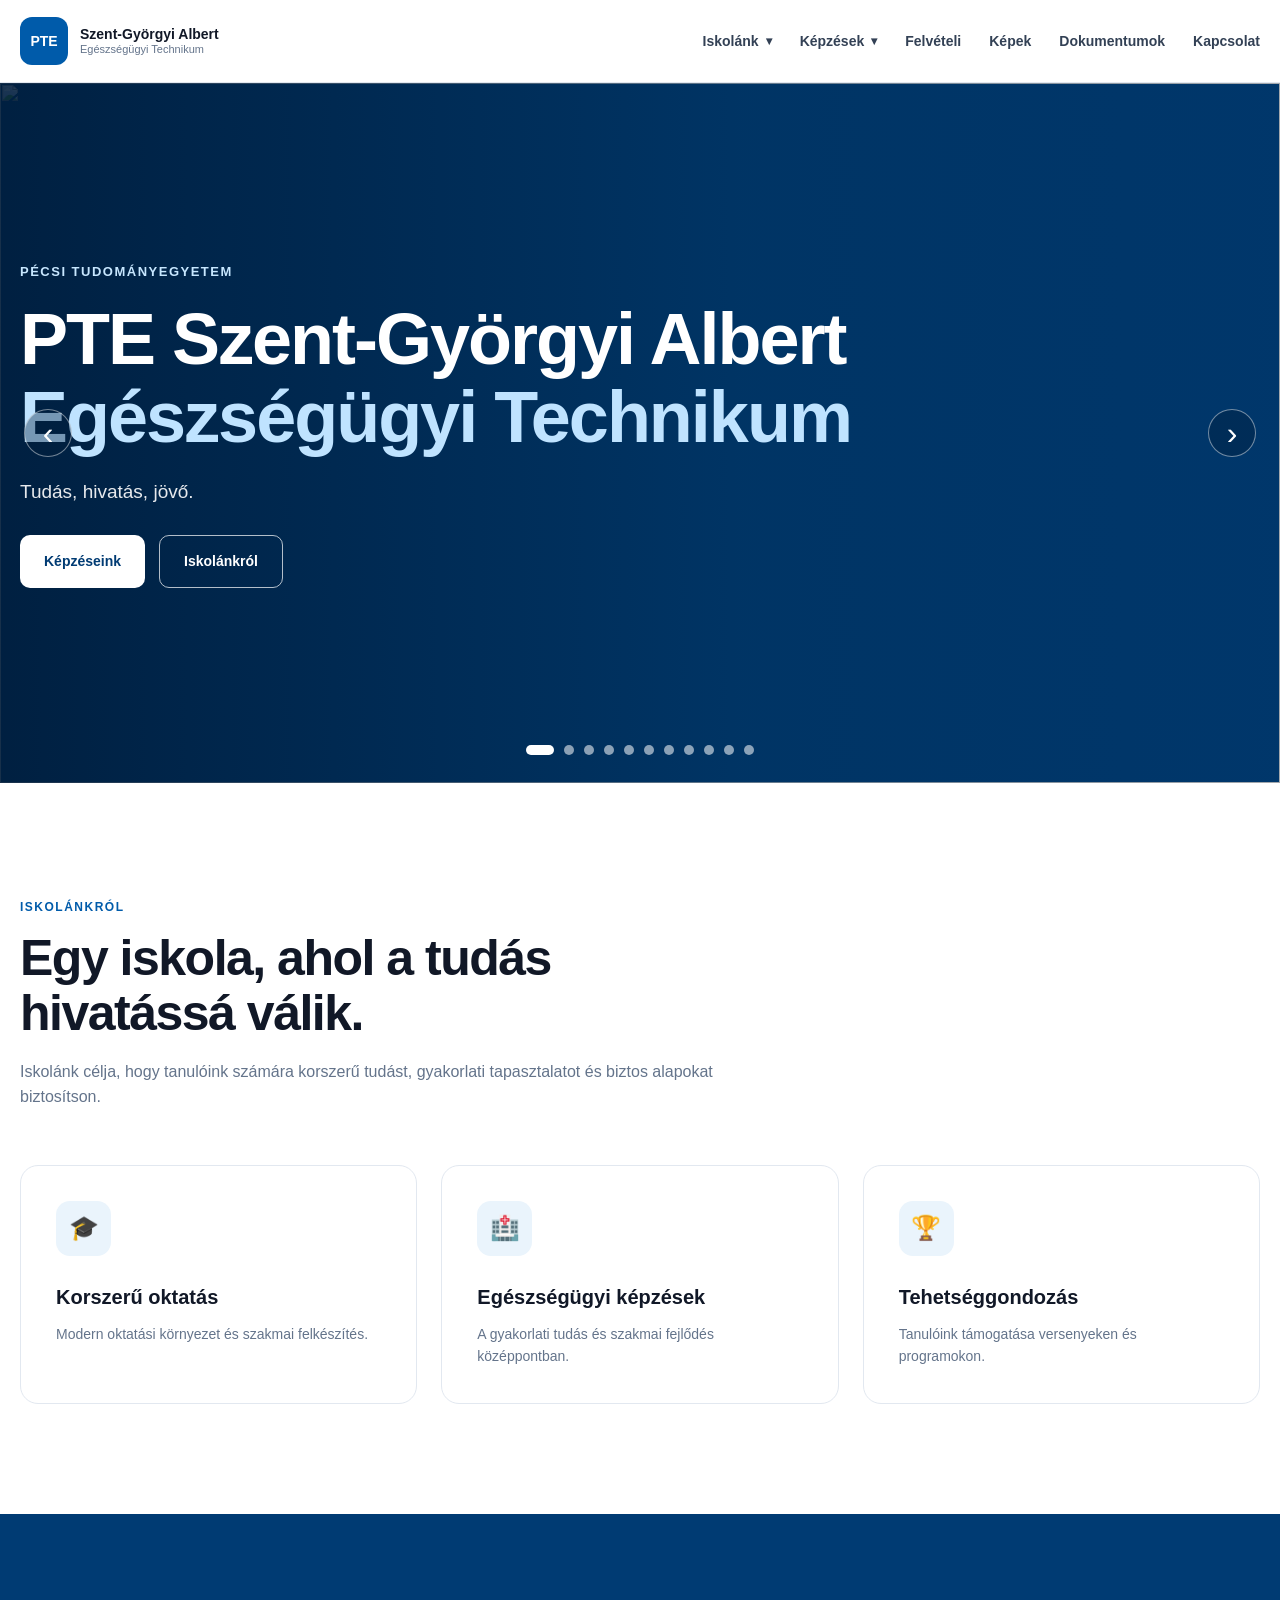
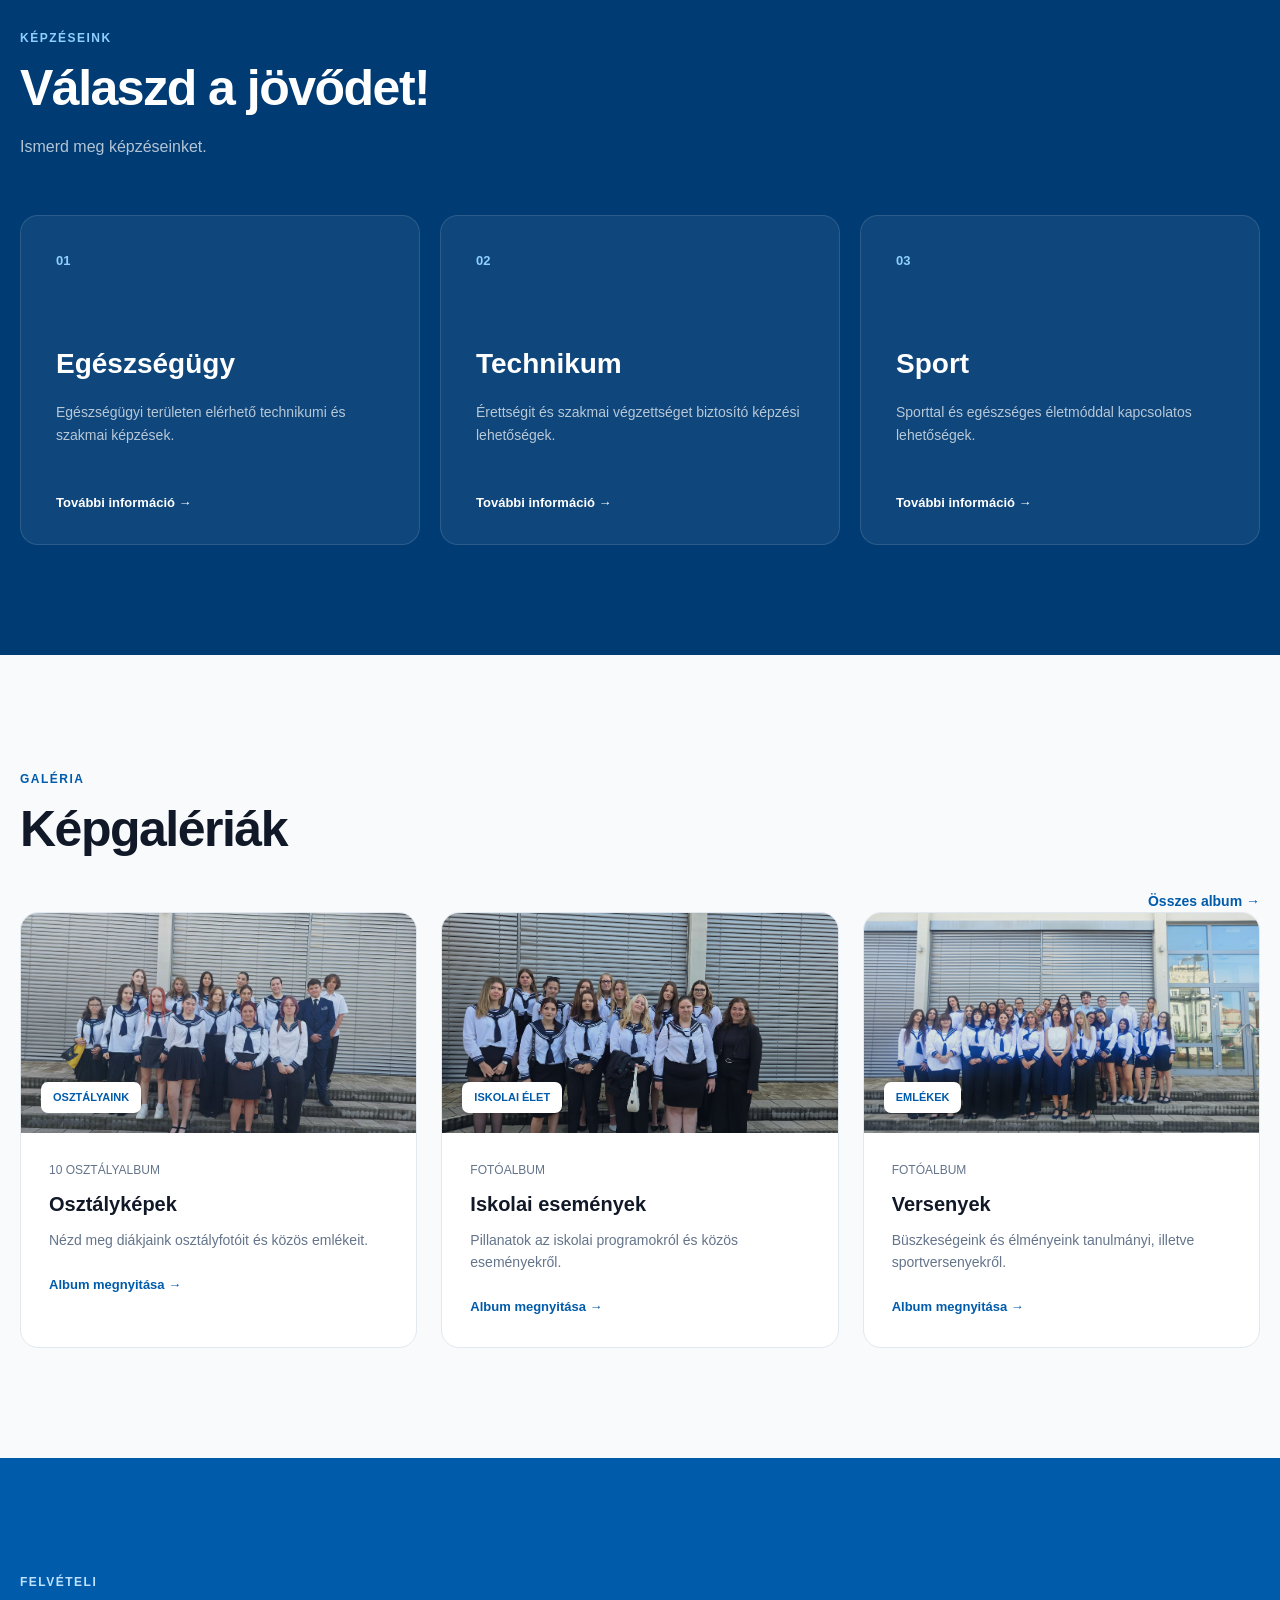
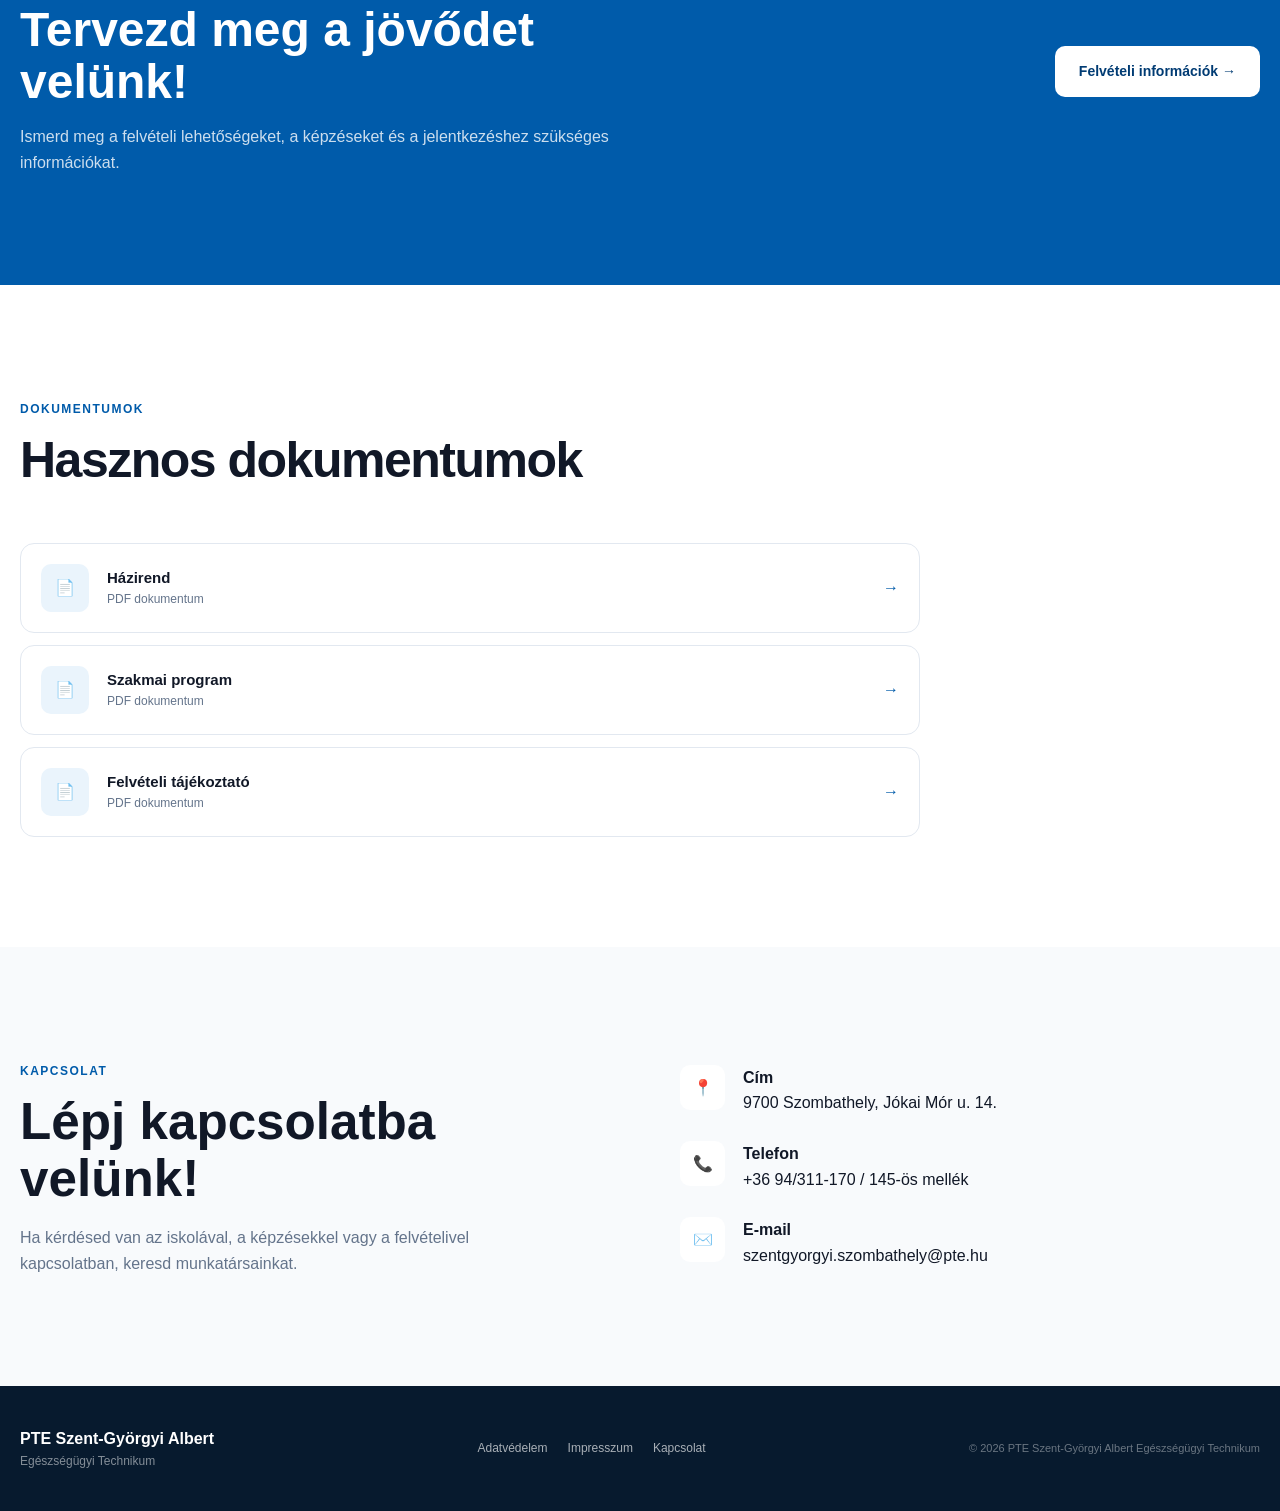
==== commit 9ecf1aed: "Add files via upload" ====
--- a/index.html
+++ b/index.html
@@ -49,7 +49,8 @@
                             class="nav-dropdown-button"
                             id="schoolMenuButton"
                             type="button"
-                            aria-expanded="false">
+                            aria-expanded="false"
+                            aria-controls="schoolDropdown">
 
                             Iskolánk
 
@@ -97,23 +98,47 @@
                                 Csengetési rend
                             </a>
 
+                            <a href="szakkepzes/szakmai_vizsga.html">
+                                <span>08</span>
+                                Képzések
+                            </a>
+
+                            <a href="media/media.html">
+                                <span>09</span>
+                                Képek
+                            </a>
+
                             
 
                         </div>
 
                     </div>
 
+                    <!-- KÉPZÉSEK -->
+                    <div class="nav-dropdown">
+                        <button
+                            class="nav-dropdown-button"
+                            id="coursesMenuButton"
+                            type="button"
+                            aria-expanded="false"
+                            aria-controls="coursesDropdown">
+                            Képzések
+                            <span class="dropdown-arrow">▾</span>
+                        </button>
+                        <div class="dropdown-menu" id="coursesDropdown">
+                            <a href="szakkepzes/szakmai_vizsga.html"><span>01</span>Szakmai vizsgák</a>
+                            <a href="szakkepzes/dokumentumok.html"><span>02</span>Képzési dokumentumok</a>
+                        </div>
+                    </div>
+
                     <!-- TÖBBI MENÜ -->
-                    <a href="kepzesek.html">
-                        Képzések
-                    </a>
 
                     <a href="felveteli.html">
                         Felvételi
                     </a>
 
-                    <a href="hirek.html">
-                        Hírek
+                    <a href="media/media.html">
+                        Képek
                     </a>
 
                     <a href="dokumentumok.html">
@@ -180,7 +205,7 @@
                 </p>
 
                 <div class="hero-buttons">
-                    <a href="kepzesek.html" class="button button-primary">
+                    <a href="szakkepzes/szakmai_vizsga.html" class="button button-primary">
                         Képzéseink
                     </a>
 
@@ -403,7 +428,7 @@
                                 technikumi és szakmai képzések.
                             </p>
 
-                            <a href="kepzesek.html">
+                            <a href="szakkepzes/szakmai_vizsga.html">
                                 További információ →
                             </a>
 
@@ -424,7 +449,7 @@
                                 biztosító képzési lehetőségek.
                             </p>
 
-                            <a href="kepzesek.html">
+                            <a href="szakkepzes/szakmai_vizsga.html">
                                 További információ →
                             </a>
 
@@ -445,7 +470,7 @@
                                 kapcsolatos lehetőségek.
                             </p>
 
-                            <a href="kepzesek.html">
+                            <a href="szakkepzes/szakmai_vizsga.html">
                                 További információ →
                             </a>
 
@@ -458,7 +483,7 @@
             </section>
 
             <!-- =========================
-     HÍREK
+     KÉPGALÉRIÁK
 ========================= -->
 
             <section class="news">
@@ -470,19 +495,19 @@
                         <div class="section-heading">
 
                             <span>
-                                LEGFRISSEBB
+                                GALÉRIA
                             </span>
 
                             <h2>
-                                Hírek és események
+                                Képgalériák
                             </h2>
 
                         </div>
 
                         <a
-                            href="hirek.html"
+                            href="media/media.html"
                             class="view-all">
-                            Összes hír →
+                            Összes album →
                         </a>
 
                     </div>
@@ -491,10 +516,10 @@
 
                         <article class="news-card">
 
-                            <div class="news-image">
+                            <div class="news-image" style="background: linear-gradient(0deg, rgba(8, 28, 50, .22), rgba(8, 28, 50, .02)), url('images/9.A.jpg') center 42% / cover;">
 
                                 <span>
-                                    HÍR
+                                    OSZTÁLYAINK
                                 </span>
 
                             </div>
@@ -502,20 +527,19 @@
                             <div class="news-content">
 
                                 <time>
-                                    2026. szeptember 26.
+                                    10 OSZTÁLYALBUM
                                 </time>
 
                                 <h3>
-                                    Iskolai hírek és aktualitások
+                                    Osztályképek
                                 </h3>
 
                                 <p>
-                                    Tájékoztatás az iskola
-                                    legfontosabb eseményeiről.
+                                    Nézd meg diákjaink osztályfotóit és közös emlékeit.
                                 </p>
 
-                                <a href="hirek.html">
-                                    Elolvasom →
+                                <a href="media/media.html">
+                                    Album megnyitása →
                                 </a>
 
                             </div>
@@ -524,10 +548,10 @@
 
                         <article class="news-card">
 
-                            <div class="news-image">
+                            <div class="news-image" style="background: linear-gradient(0deg, rgba(8, 28, 50, .22), rgba(8, 28, 50, .02)), url('images/11.A.jpg') center 42% / cover;">
 
                                 <span>
-                                    ESEMÉNY
+                                    ISKOLAI ÉLET
                                 </span>
 
                             </div>
@@ -535,20 +559,19 @@
                             <div class="news-content">
 
                                 <time>
-                                    2026. szeptember 24.
+                                    FOTÓALBUM
                                 </time>
 
                                 <h3>
-                                    Közelgő iskolai programok
+                                    Iskolai események
                                 </h3>
 
                                 <p>
-                                    Nézd meg az előttünk álló
-                                    eseményeket és programokat.
+                                    Pillanatok az iskolai programokról és közös eseményekről.
                                 </p>
 
-                                <a href="hirek.html">
-                                    Elolvasom →
+                                <a href="media/media.html">
+                                    Album megnyitása →
                                 </a>
 
                             </div>
@@ -557,10 +580,10 @@
 
                         <article class="news-card">
 
-                            <div class="news-image">
+                            <div class="news-image" style="background: linear-gradient(0deg, rgba(8, 28, 50, .22), rgba(8, 28, 50, .02)), url('images/12.A.jpg') center 42% / cover;">
 
                                 <span>
-                                    ISKOLA
+                                    EMLÉKEK
                                 </span>
 
                             </div>
@@ -568,20 +591,19 @@
                             <div class="news-content">
 
                                 <time>
-                                    2026. szeptember 20.
+                                    FOTÓALBUM
                                 </time>
 
                                 <h3>
-                                    Információk tanulóink számára
+                                    Versenyek
                                 </h3>
 
                                 <p>
-                                    Fontos információk és
-                                    aktuális tájékoztatások.
+                                    Büszkeségeink és élményeink tanulmányi, illetve sportversenyekről.
                                 </p>
 
-                                <a href="hirek.html">
-                                    Elolvasom →
+                                <a href="media/media.html">
+                                    Album megnyitása →
                                 </a>
 
                             </div>
--- a/style.css
+++ b/style.css
@@ -417,7 +417,7 @@
     font-weight: 600;
 
     transition:
-        background 0.2s ease,
+        0.2s ease,
         color 0.2s ease,
         transform 0.2s ease;
 
@@ -708,7 +708,7 @@
     cursor: pointer;
     font-size: 32px;
     line-height: 1;
-    transition: background .2s ease, transform .2s ease;
+    transition: 0.2s ease, transform .2s ease;
 }
 
 .slider-arrow:hover {
@@ -738,7 +738,7 @@
     border-radius: 99px;
     background: rgba(255,255,255,.55);
     cursor: pointer;
-    transition: width .25s ease, background .25s ease;
+    transition: width .25s ease, .25s ease;
 }
 
 .slider-dot.active {
